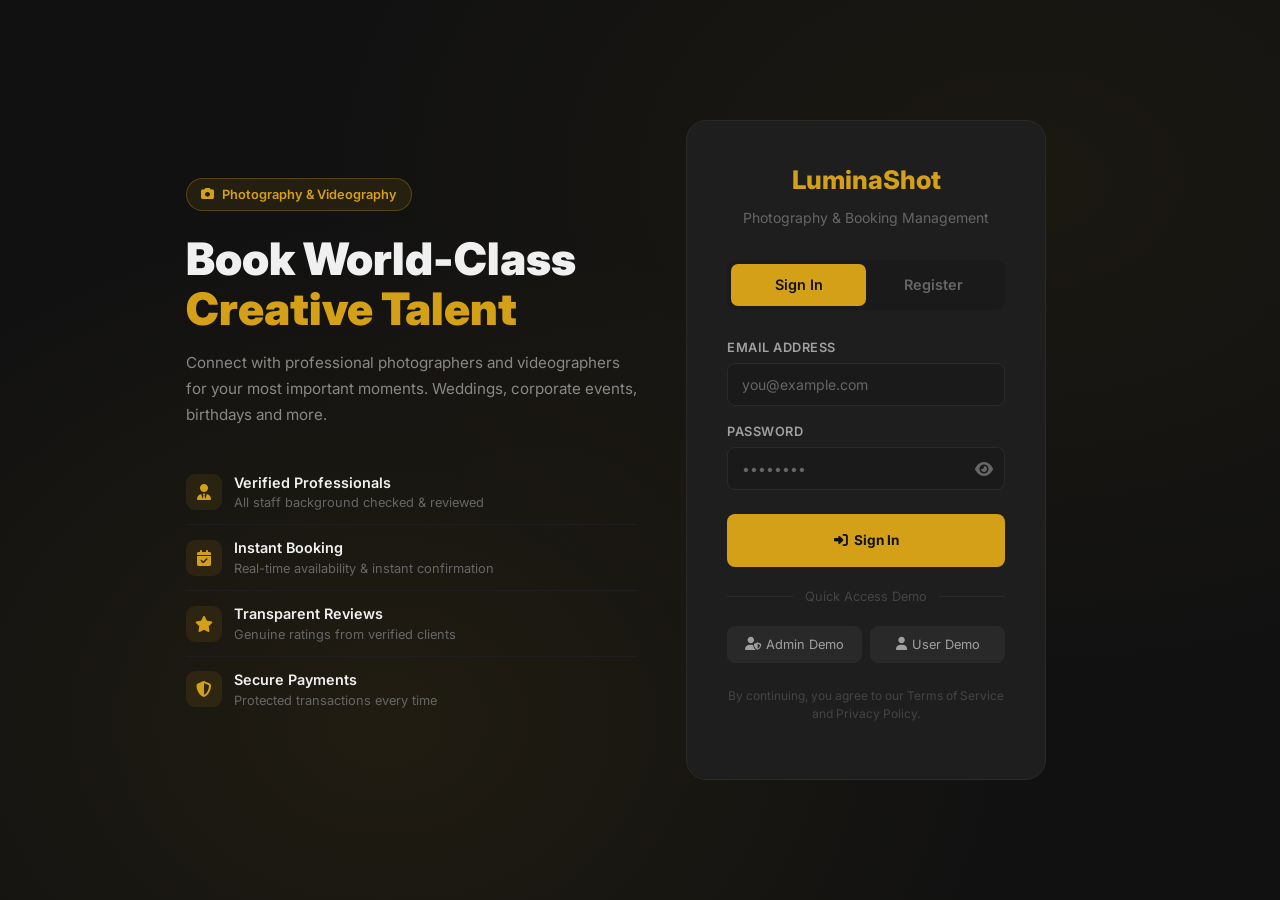
==== frontend/admin-dashboard.html @ 6d3d099e "add frontend" ====
<!DOCTYPE html>
<html lang="en">
<head>
<meta charset="UTF-8">
<meta name="viewport" content="width=device-width, initial-scale=1.0">
<title>Admin Dashboard — LuminaShot</title>
<link href="https://fonts.googleapis.com/css2?family=Inter:wght@300;400;500;600;700;800;900&display=swap" rel="stylesheet">
<link href="https://cdnjs.cloudflare.com/ajax/libs/font-awesome/6.5.0/css/all.min.css" rel="stylesheet">
<link href="https://cdn.jsdelivr.net/npm/bootstrap@5.3.2/dist/css/bootstrap.min.css" rel="stylesheet">
<link href="css/style.css" rel="stylesheet">
</head>
<body>
<div id="sidebar-root"></div>

<div class="main-content fade-in">
    <div class="page-header d-flex align-items-center justify-content-between">
        <div>
            <h1 class="page-title">Overview</h1>
            <p class="page-subtitle">Manage your studio bookings and resources.</p>
        </div>
        <div style="display:flex;gap:12px;align-items:center">
            <div id="clockDisplay" style="font-size:.8rem;color:#666;font-family:monospace"></div>
            <button class="btn-gold" onclick="refreshDashboard()"><i class="fas fa-sync-alt"></i> Refresh</button>
        </div>
    </div>

    <!-- STAT CARDS -->
    <div class="row g-3 mb-4">
        <div class="col-md-3">
            <div class="stat-card">
                <div class="stat-icon"><i class="fas fa-calendar-check"></i></div>
                <div class="stat-label">Total Bookings</div>
                <div class="stat-value" id="totalBookings">—</div>
                <div class="stat-sub">All time</div>
            </div>
        </div>
        <div class="col-md-3">
            <div class="stat-card">
                <div class="stat-icon"><i class="fas fa-clock"></i></div>
                <div class="stat-label">Pending</div>
                <div class="stat-value" id="pendingBookings">—</div>
                <div class="stat-sub">Awaiting confirmation</div>
            </div>
        </div>
        <div class="col-md-3">
            <div class="stat-card">
                <div class="stat-icon"><i class="fas fa-users"></i></div>
                <div class="stat-label">Media Staff</div>
                <div class="stat-value" id="totalStaff">—</div>
                <div class="stat-sub">Photographers &amp; videographers</div>
            </div>
        </div>
        <div class="col-md-3">
            <div class="stat-card">
                <div class="stat-icon"><i class="fas fa-star"></i></div>
                <div class="stat-label">Reviews</div>
                <div class="stat-value" id="totalReviews">—</div>
                <div class="stat-sub">Client feedback</div>
            </div>
        </div>
    </div>

    <div class="row g-3 mb-4">
        <!-- Pending Approvals -->
        <div class="col-lg-5">
            <div class="card-dark h-100">
                <div class="d-flex justify-content-between align-items-center mb-3">
                    <h5 style="font-weight:700;font-size:1rem;margin:0">Pending Approvals</h5>
                    <span class="badge-status badge-pending" id="pendingBadge">0 New</span>
                </div>
                <div id="pendingList">
                    <div class="empty-state"><div class="spinner-gold mx-auto"></div></div>
                </div>
                <a href="bookings.html" class="btn-outline-gold mt-3 w-100 justify-content-center" style="font-size:.85rem;padding:10px">
                    View All Requests <i class="fas fa-arrow-right ms-1"></i>
                </a>
            </div>
        </div>

        <!-- Stats panels -->
        <div class="col-lg-7">
            <div class="row g-3 h-100">
                <div class="col-12">
                    <div class="card-dark">
                        <div class="d-flex justify-content-between mb-3">
                            <div>
                                <div style="font-size:.75rem;color:#666;text-transform:uppercase;letter-spacing:1px">Booking Volume</div>
                                <div style="font-size:2rem;font-weight:800" id="confirmedCount">—</div>
                            </div>
                            <div style="display:flex;align-items:center;gap:8px;color:#2ECC71;font-size:.8rem;font-weight:600">
                                <i class="fas fa-arrow-up"></i> Active this month
                            </div>
                        </div>
                        <div class="mini-bar-chart" id="barChart"></div>
                        <div style="font-size:.75rem;color:#666;margin-top:8px">Confirmed vs Pending vs Completed</div>
                    </div>
                </div>
                <div class="col-6">
                    <div class="card-dark text-center">
                        <div style="font-size:.75rem;color:#666;text-transform:uppercase;letter-spacing:1px;margin-bottom:8px">Packages Active</div>
                        <div style="font-size:2.5rem;font-weight:800;color:#D4A017" id="activePackages">—</div>
                        <div style="font-size:.75rem;color:#666">Photography &amp; Videography</div>
                    </div>
                </div>
                <div class="col-6">
                    <div class="card-dark text-center">
                        <div style="font-size:.75rem;color:#666;text-transform:uppercase;letter-spacing:1px;margin-bottom:8px">Available Staff</div>
                        <div style="font-size:2.5rem;font-weight:800;color:#2ECC71" id="availableStaff">—</div>
                        <div style="font-size:.75rem;color:#666">Ready to book</div>
                    </div>
                </div>
            </div>
        </div>
    </div>

    <!-- Recent Bookings Table -->
    <div class="card-dark">
        <div class="d-flex justify-content-between align-items-center mb-4">
            <h5 style="font-weight:700;font-size:1rem;margin:0">Recent Bookings</h5>
            <a href="bookings.html" class="btn-ghost"><i class="fas fa-external-link-alt"></i> View All</a>
        </div>
        <div class="table-responsive">
            <table class="table-dark-custom">
                <thead>
                    <tr>
                        <th>Client / ID</th>
                        <th>Event Date</th>
                        <th>Location</th>
                        <th>Amount</th>
                        <th>Status</th>
                        <th>Actions</th>
                    </tr>
                </thead>
                <tbody id="recentBookingsBody">
                    <tr><td colspan="6" class="text-center" style="padding:30px;color:#444">Loading...</td></tr>
                </tbody>
            </table>
        </div>
    </div>
</div>

<script src="https://cdn.jsdelivr.net/npm/bootstrap@5.3.2/dist/js/bootstrap.bundle.min.js"></script>
<script src="js/api.js"></script>
<script src="js/sidebar.js"></script>
<script>
initPage('admin');

// Clock
setInterval(() => {
    document.getElementById('clockDisplay').textContent = new Date().toLocaleTimeString();
}, 1000);

async function refreshDashboard() {
    await loadStats();
    Toast.success('Dashboard refreshed');
}

async function loadStats() {
    try {
        const [bookings, staff, packages, reviews, pending, available] = await Promise.allSettled([
            API.bookings.getAll(),
            API.staff.getAll(),
            API.packages.getAll(),
            API.reviews.getAll(),
            API.bookings.getByStatus('PENDING'),
            API.staff.getAvailable()
        ]);

        const bList = bookings.value || [];
        const sList = staff.value || [];
        const pList = packages.value || [];
        const rList = reviews.value || [];
        const pendList = pending.value || [];
        const avail = available.value || [];

        document.getElementById('totalBookings').textContent   = bList.length;
        document.getElementById('pendingBookings').textContent = pendList.length;
        document.getElementById('totalStaff').textContent      = sList.length;
        document.getElementById('totalReviews').textContent    = rList.length;
        document.getElementById('activePackages').textContent  = pList.filter(p => p.isActive).length;
        document.getElementById('availableStaff').textContent  = avail.length;

        const confirmed  = bList.filter(b => b.status === 'CONFIRMED').length;
        const completed  = bList.filter(b => b.status === 'COMPLETED').length;
        const cancelled  = bList.filter(b => b.status === 'CANCELLED').length;
        document.getElementById('confirmedCount').textContent  = confirmed;
        document.getElementById('pendingBadge').textContent    = `${pendList.length} New`;

        renderBarChart(confirmed, pendList.length, completed, cancelled);
        renderPendingList(pendList.slice(0, 3));
        renderRecentTable(bList.slice(-5).reverse());

    } catch(e) { Toast.error('Failed to load dashboard data'); }
}

function renderBarChart(confirmed, pending, completed, cancelled) {
    const max = Math.max(confirmed, pending, completed, cancelled, 1);
    const bars = [
        { label:'Confirmed', val:confirmed, color:'#2ECC71' },
        { label:'Pending',   val:pending,   color:'#D4A017' },
        { label:'Completed', val:completed, color:'#3498DB' },
        { label:'Cancelled', val:cancelled, color:'#E74C3C' }
    ];
    document.getElementById('barChart').innerHTML = bars.map(b =>
        `<div style="flex:1;background:rgba(255,255,255,.05);border-radius:6px 6px 0 0;position:relative;height:60px;cursor:pointer" title="${b.label}: ${b.val}">
            <div style="position:absolute;bottom:0;left:0;right:0;background:${b.color};border-radius:6px 6px 0 0;height:${(b.val/max*100)}%;transition:height .4s;opacity:.8"></div>
        </div>`
    ).join('');
}

function renderPendingList(list) {
    if (!list.length) {
        document.getElementById('pendingList').innerHTML = '<div class="empty-state" style="padding:20px"><i class="fas fa-check-circle" style="color:#2ECC71"></i><p style="margin-top:8px;font-size:.85rem">No pending approvals</p></div>';
        return;
    }
    document.getElementById('pendingList').innerHTML = list.map(b => `
        <div style="background:#1a1a1a;border-radius:10px;padding:14px;margin-bottom:10px;border:1px solid #2a2a2a">
            <div class="d-flex justify-content-between align-items-start mb-2">
                <div>
                    <div style="font-weight:600;font-size:.875rem;color:#F0F0F0">Booking #${b.id}</div>
                    <div style="font-size:.75rem;color:#666">${Utils.formatDate(b.eventDate)} • ${b.location || 'TBD'}</div>
                </div>
                <span style="font-size:.7rem;color:#888">${Utils.formatDateTime(b.createdAt)}</span>
            </div>
            <div class="d-flex gap-2">
                <button class="btn-gold" style="padding:6px 14px;font-size:.78rem" onclick="confirmBooking(${b.id})">
                    <i class="fas fa-check"></i> Confirm
                </button>
                <button class="btn-ghost" style="padding:6px 14px;font-size:.78rem" onclick="window.location.href='bookings.html'">
                    Review
                </button>
            </div>
        </div>
    `).join('');
}

function renderRecentTable(list) {
    if (!list.length) {
        document.getElementById('recentBookingsBody').innerHTML = '<tr><td colspan="6"><div class="empty-state"><i class="fas fa-calendar-times"></i><p>No bookings yet</p></div></td></tr>';
        return;
    }
    document.getElementById('recentBookingsBody').innerHTML = list.map(b => `
        <tr>
            <td>
                <div style="font-weight:600;color:#F0F0F0;font-size:.875rem">#${b.id}</div>
                <div style="font-size:.75rem;color:#666">User ID: ${b.userId}</div>
            </td>
            <td>${Utils.formatDate(b.eventDate)}</td>
            <td style="color:#A0A0A0">${b.location || '—'}</td>
            <td style="color:#D4A017;font-weight:600">$${b.totalAmount?.toFixed(2) || '0.00'}</td>
            <td>${Utils.statusBadge(b.status)}</td>
            <td>
                <div style="display:flex;gap:6px">
                    ${b.status === 'PENDING' ? `<button class="btn-gold" style="padding:5px 10px;font-size:.75rem" onclick="confirmBooking(${b.id})"><i class="fas fa-check"></i></button>` : ''}
                    ${b.status === 'CONFIRMED' ? `<button class="btn-ghost" style="padding:5px 10px;font-size:.75rem" onclick="completeBooking(${b.id})"><i class="fas fa-flag-checkered"></i></button>` : ''}
                </div>
            </td>
        </tr>
    `).join('');
}

async function confirmBooking(id) {
    try {
        await API.bookings.confirm(id);
        Toast.success(`Booking #${id} confirmed!`);
        loadStats();
    } catch(e) { Toast.error(e.message); }
}

async function completeBooking(id) {
    try {
        await API.bookings.complete(id);
        Toast.success(`Booking #${id} completed!`);
        loadStats();
    } catch(e) { Toast.error(e.message); }
}

loadStats();
</script>
</body>
</html>
---- frontend/css/style.css ----
:root {
    --bg-primary: #111111;
    --bg-secondary: #1a1a1a;
    --bg-card: #1e1e1e;
    --bg-sidebar: #141414;
    --gold: #D4A017;
    --gold-light: #F0C040;
    --gold-dark: #A07810;
    --text-primary: #F0F0F0;
    --text-secondary: #A0A0A0;
    --text-muted: #666666;
    --border-color: #2a2a2a;
    --border-gold: rgba(212, 160, 23, 0.3);
    --success: #2ECC71;
    --danger: #E74C3C;
    --warning: #F39C12;
    --info: #3498DB;
    --pending: #F0C040;
    --confirmed: #2ECC71;
    --cancelled: #E74C3C;
    --completed: #3498DB;
}

* { margin: 0; padding: 0; box-sizing: border-box; }

body {
    background-color: var(--bg-primary);
    color: var(--text-primary);
    font-family: 'Inter', sans-serif;
    min-height: 100vh;
}

/* ─── SCROLLBAR ─────────────────────────────── */
::-webkit-scrollbar { width: 5px; }
::-webkit-scrollbar-track { background: var(--bg-secondary); }
::-webkit-scrollbar-thumb { background: var(--gold-dark); border-radius: 10px; }

/* ─── SIDEBAR ────────────────────────────────── */
.sidebar {
    width: 220px;
    min-height: 100vh;
    background: var(--bg-sidebar);
    border-right: 1px solid var(--border-color);
    position: fixed;
    top: 0; left: 0;
    display: flex;
    flex-direction: column;
    padding: 24px 0;
    z-index: 100;
}

.sidebar-logo {
    padding: 0 20px 24px;
    border-bottom: 1px solid var(--border-color);
}

.sidebar-logo .brand {
    font-size: 1.3rem;
    font-weight: 700;
    color: var(--gold);
    letter-spacing: -0.5px;
}

.sidebar-logo .brand-sub {
    font-size: 0.72rem;
    color: var(--text-muted);
    letter-spacing: 1px;
    text-transform: uppercase;
}

.sidebar-user {
    display: flex;
    align-items: center;
    gap: 10px;
    padding: 16px 20px;
    border-bottom: 1px solid var(--border-color);
    margin-bottom: 8px;
}

.user-avatar {
    width: 36px; height: 36px;
    border-radius: 50%;
    background: linear-gradient(135deg, var(--gold), var(--gold-dark));
    display: flex; align-items: center; justify-content: center;
    font-size: 0.85rem; font-weight: 700;
    color: #111;
}

.user-name { font-size: 0.85rem; font-weight: 600; color: var(--text-primary); }
.user-role { font-size: 0.7rem; color: var(--text-muted); }

.sidebar-nav { flex: 1; padding: 0 10px; }

.nav-section-label {
    font-size: 0.65rem;
    text-transform: uppercase;
    letter-spacing: 1.5px;
    color: var(--text-muted);
    padding: 12px 10px 6px;
}

.nav-item {
    display: flex;
    align-items: center;
    gap: 10px;
    padding: 10px 12px;
    border-radius: 8px;
    color: var(--text-secondary);
    text-decoration: none;
    font-size: 0.875rem;
    font-weight: 500;
    transition: all 0.2s;
    cursor: pointer;
    margin-bottom: 2px;
}

.nav-item:hover {
    background: rgba(212,160,23,0.1);
    color: var(--gold);
}

.nav-item.active {
    background: rgba(212,160,23,0.15);
    color: var(--gold);
    border-left: 2px solid var(--gold);
}

.nav-item i { width: 18px; font-size: 1rem; }

.sidebar-footer {
    padding: 16px 20px;
    border-top: 1px solid var(--border-color);
}

.btn-new-event {
    width: 100%;
    background: var(--gold);
    color: #111;
    border: none;
    border-radius: 8px;
    padding: 10px;
    font-weight: 700;
    font-size: 0.875rem;
    cursor: pointer;
    transition: all 0.2s;
    display: flex; align-items: center; justify-content: center; gap: 6px;
}

.btn-new-event:hover {
    background: var(--gold-light);
    transform: translateY(-1px);
    box-shadow: 0 4px 20px rgba(212,160,23,0.4);
}

/* ─── MAIN CONTENT ──────────────────────────── */
.main-content {
    margin-left: 220px;
    padding: 32px;
    min-height: 100vh;
}

.page-header {
    margin-bottom: 28px;
}

.page-title {
    font-size: 2rem;
    font-weight: 800;
    color: var(--text-primary);
    letter-spacing: -0.5px;
}

.page-subtitle {
    font-size: 0.875rem;
    color: var(--text-secondary);
    margin-top: 4px;
}

/* ─── CARDS ─────────────────────────────────── */
.card-dark {
    background: var(--bg-card);
    border: 1px solid var(--border-color);
    border-radius: 14px;
    padding: 22px;
    transition: border-color 0.2s;
}

.card-dark:hover { border-color: var(--border-gold); }

.stat-card {
    background: var(--bg-card);
    border: 1px solid var(--border-color);
    border-radius: 14px;
    padding: 22px;
    position: relative;
    overflow: hidden;
}

.stat-card::before {
    content: '';
    position: absolute;
    top: 0; left: 0;
    width: 3px; height: 100%;
    background: var(--gold);
}

.stat-label {
    font-size: 0.75rem;
    color: var(--text-muted);
    text-transform: uppercase;
    letter-spacing: 1px;
    margin-bottom: 8px;
}

.stat-value {
    font-size: 2rem;
    font-weight: 800;
    color: var(--text-primary);
    line-height: 1;
}

.stat-sub {
    font-size: 0.75rem;
    color: var(--text-secondary);
    margin-top: 6px;
}

.stat-icon {
    position: absolute;
    top: 20px; right: 20px;
    width: 40px; height: 40px;
    border-radius: 10px;
    background: rgba(212,160,23,0.15);
    display: flex; align-items: center; justify-content: center;
    color: var(--gold);
    font-size: 1.1rem;
}

/* ─── BUTTONS ───────────────────────────────── */
.btn-gold {
    background: var(--gold);
    color: #111;
    border: none;
    border-radius: 8px;
    padding: 9px 18px;
    font-weight: 700;
    font-size: 0.85rem;
    cursor: pointer;
    transition: all 0.2s;
    display: inline-flex; align-items: center; gap: 6px;
    text-decoration: none;
}

.btn-gold:hover {
    background: var(--gold-light);
    color: #111;
    transform: translateY(-1px);
    box-shadow: 0 4px 16px rgba(212,160,23,0.35);
}

.btn-outline-gold {
    background: transparent;
    color: var(--gold);
    border: 1px solid var(--border-gold);
    border-radius: 8px;
    padding: 8px 16px;
    font-weight: 600;
    font-size: 0.85rem;
    cursor: pointer;
    transition: all 0.2s;
    display: inline-flex; align-items: center; gap: 6px;
    text-decoration: none;
}

.btn-outline-gold:hover {
    background: rgba(212,160,23,0.12);
    color: var(--gold);
    border-color: var(--gold);
}

.btn-ghost {
    background: rgba(255,255,255,0.05);
    color: var(--text-secondary);
    border: 1px solid var(--border-color);
    border-radius: 8px;
    padding: 8px 14px;
    font-size: 0.8rem;
    cursor: pointer;
    transition: all 0.2s;
    display: inline-flex; align-items: center; gap: 5px;
    text-decoration: none;
}

.btn-ghost:hover { background: rgba(255,255,255,0.1); color: var(--text-primary); }

.btn-danger-ghost {
    background: transparent;
    color: var(--danger);
    border: 1px solid rgba(231,76,60,0.3);
    border-radius: 8px;
    padding: 6px 12px;
    font-size: 0.8rem;
    cursor: pointer;
    transition: all 0.2s;
    display: inline-flex; align-items: center; gap: 5px;
}

.btn-danger-ghost:hover { background: rgba(231,76,60,0.12); }

/* ─── FORMS ─────────────────────────────────── */
.form-label-dark {
    font-size: 0.8rem;
    font-weight: 600;
    color: var(--text-secondary);
    text-transform: uppercase;
    letter-spacing: 0.5px;
    margin-bottom: 6px;
    display: block;
}

.form-control-dark {
    background: var(--bg-secondary);
    border: 1px solid var(--border-color);
    border-radius: 8px;
    color: var(--text-primary);
    padding: 10px 14px;
    font-size: 0.875rem;
    width: 100%;
    transition: border-color 0.2s;
    outline: none;
}

.form-control-dark:focus {
    border-color: var(--gold);
    box-shadow: 0 0 0 3px rgba(212,160,23,0.1);
}

.form-control-dark::placeholder { color: var(--text-muted); }

select.form-control-dark option {
    background: var(--bg-secondary);
    color: var(--text-primary);
}

/* ─── BADGES ────────────────────────────────── */
.badge-status {
    display: inline-flex; align-items: center; gap: 5px;
    padding: 4px 10px;
    border-radius: 20px;
    font-size: 0.72rem;
    font-weight: 700;
    text-transform: uppercase;
    letter-spacing: 0.5px;
}

.badge-pending { background: rgba(240,192,64,0.15); color: var(--pending); border: 1px solid rgba(240,192,64,0.3); }
.badge-confirmed { background: rgba(46,204,113,0.15); color: var(--confirmed); border: 1px solid rgba(46,204,113,0.3); }
.badge-cancelled { background: rgba(231,76,60,0.15); color: var(--cancelled); border: 1px solid rgba(231,76,60,0.3); }
.badge-completed { background: rgba(52,152,219,0.15); color: var(--completed); border: 1px solid rgba(52,152,219,0.3); }
.badge-active { background: rgba(46,204,113,0.15); color: var(--confirmed); border: 1px solid rgba(46,204,113,0.3); }
.badge-inactive { background: rgba(102,102,102,0.2); color: var(--text-muted); border: 1px solid var(--border-color); }
.badge-gold { background: rgba(212,160,23,0.15); color: var(--gold); border: 1px solid rgba(212,160,23,0.3); }

/* ─── TABLE ─────────────────────────────────── */
.table-dark-custom {
    width: 100%;
    border-collapse: collapse;
}

.table-dark-custom thead th {
    font-size: 0.72rem;
    text-transform: uppercase;
    letter-spacing: 1px;
    color: var(--text-muted);
    padding: 12px 16px;
    border-bottom: 1px solid var(--border-color);
    font-weight: 600;
    text-align: left;
}

.table-dark-custom tbody td {
    padding: 14px 16px;
    border-bottom: 1px solid rgba(42,42,42,0.5);
    font-size: 0.875rem;
    color: var(--text-secondary);
    vertical-align: middle;
}

.table-dark-custom tbody tr {
    transition: background 0.15s;
}

.table-dark-custom tbody tr:hover {
    background: rgba(212,160,23,0.04);
}

.table-dark-custom tbody tr:last-child td { border-bottom: none; }

/* ─── MODAL ─────────────────────────────────── */
.modal-dark .modal-content {
    background: var(--bg-card);
    border: 1px solid var(--border-color);
    border-radius: 16px;
    color: var(--text-primary);
}

.modal-dark .modal-header {
    border-bottom: 1px solid var(--border-color);
    padding: 20px 24px;
}

.modal-dark .modal-title { font-weight: 700; font-size: 1.1rem; }

.modal-dark .modal-body { padding: 24px; }

.modal-dark .modal-footer {
    border-top: 1px solid var(--border-color);
    padding: 16px 24px;
}

.modal-dark .btn-close {
    filter: invert(1);
    opacity: 0.5;
}

.modal-dark .btn-close:hover { opacity: 1; }

/* ─── SEARCH BAR ────────────────────────────── */
.search-bar {
    position: relative;
}

.search-bar i {
    position: absolute;
    left: 12px; top: 50%;
    transform: translateY(-50%);
    color: var(--text-muted);
    font-size: 0.875rem;
}

.search-bar input {
    padding-left: 36px;
}

/* ─── BOOKING CARD ──────────────────────────── */
.booking-card {
    background: var(--bg-card);
    border: 1px solid var(--border-color);
    border-radius: 12px;
    padding: 20px;
    margin-bottom: 16px;
    transition: all 0.2s;
    display: flex; align-items: center; gap: 20px;
}

.booking-card:hover {
    border-color: var(--border-gold);
    transform: translateY(-1px);
}

.booking-date-block {
    text-align: center;
    min-width: 60px;
}

.booking-date-month {
    font-size: 0.72rem;
    text-transform: uppercase;
    letter-spacing: 1px;
    color: var(--gold);
    font-weight: 700;
}

.booking-date-day {
    font-size: 2rem;
    font-weight: 800;
    color: var(--text-primary);
    line-height: 1;
}

.booking-date-year {
    font-size: 0.7rem;
    color: var(--text-muted);
}

/* ─── RATING STARS ──────────────────────────── */
.stars { color: var(--gold); font-size: 0.875rem; }
.stars .empty { color: var(--border-color); }

/* ─── AUTH PAGES ────────────────────────────── */
.auth-container {
    min-height: 100vh;
    display: flex;
    align-items: center;
    justify-content: center;
    background: radial-gradient(ellipse at 60% 40%, rgba(212,160,23,0.06) 0%, transparent 60%),
                var(--bg-primary);
}

.auth-card {
    background: var(--bg-card);
    border: 1px solid var(--border-color);
    border-radius: 20px;
    padding: 40px;
    width: 100%;
    max-width: 420px;
}

.auth-logo {
    font-size: 1.6rem;
    font-weight: 800;
    color: var(--gold);
    text-align: center;
    margin-bottom: 8px;
}

.auth-subtitle {
    text-align: center;
    color: var(--text-muted);
    font-size: 0.875rem;
    margin-bottom: 32px;
}

/* ─── TABS ──────────────────────────────────── */
.tab-bar {
    display: flex;
    gap: 4px;
    background: var(--bg-secondary);
    border-radius: 10px;
    padding: 4px;
    margin-bottom: 24px;
}

.tab-item {
    flex: 1;
    padding: 9px 16px;
    border-radius: 7px;
    text-align: center;
    font-size: 0.85rem;
    font-weight: 600;
    cursor: pointer;
    transition: all 0.2s;
    color: var(--text-muted);
    border: none;
    background: transparent;
}

.tab-item.active {
    background: var(--gold);
    color: #111;
}

/* ─── TOAST ─────────────────────────────────── */
.toast-container-custom {
    position: fixed;
    top: 20px; right: 20px;
    z-index: 9999;
    display: flex;
    flex-direction: column;
    gap: 10px;
}

.toast-custom {
    background: var(--bg-card);
    border: 1px solid var(--border-color);
    border-radius: 10px;
    padding: 14px 18px;
    display: flex; align-items: center; gap: 12px;
    min-width: 280px;
    animation: slideIn 0.3s ease;
    box-shadow: 0 8px 32px rgba(0,0,0,0.4);
}

.toast-custom.success { border-left: 3px solid var(--success); }
.toast-custom.error { border-left: 3px solid var(--danger); }
.toast-custom.warning { border-left: 3px solid var(--warning); }
.toast-custom.info { border-left: 3px solid var(--info); }

@keyframes slideIn {
    from { transform: translateX(100%); opacity: 0; }
    to { transform: translateX(0); opacity: 1; }
}

/* ─── PROGRESS / STEPPER ────────────────────── */
.stepper {
    display: flex;
    align-items: center;
    margin-bottom: 32px;
}

.step {
    display: flex; align-items: center; gap: 8px;
    flex: 1;
}

.step-circle {
    width: 32px; height: 32px;
    border-radius: 50%;
    display: flex; align-items: center; justify-content: center;
    font-size: 0.8rem; font-weight: 700;
    border: 2px solid var(--border-color);
    color: var(--text-muted);
    background: var(--bg-card);
    flex-shrink: 0;
}

.step.active .step-circle {
    background: var(--gold);
    border-color: var(--gold);
    color: #111;
}

.step.done .step-circle {
    background: var(--success);
    border-color: var(--success);
    color: #fff;
}

.step-label { font-size: 0.8rem; color: var(--text-muted); white-space: nowrap; }
.step.active .step-label, .step.done .step-label { color: var(--text-primary); }

.step-line { flex: 1; height: 1px; background: var(--border-color); margin: 0 8px; }
.step-line.done { background: var(--gold); }

/* ─── LOADING SPINNER ───────────────────────── */
.spinner-gold {
    width: 32px; height: 32px;
    border: 3px solid var(--border-color);
    border-top-color: var(--gold);
    border-radius: 50%;
    animation: spin 0.8s linear infinite;
}

@keyframes spin { to { transform: rotate(360deg); } }

.loading-overlay {
    position: absolute;
    inset: 0;
    background: rgba(17,17,17,0.7);
    border-radius: inherit;
    display: flex; align-items: center; justify-content: center;
    z-index: 10;
}

/* ─── EMPTY STATE ───────────────────────────── */
.empty-state {
    text-align: center;
    padding: 60px 20px;
    color: var(--text-muted);
}

.empty-state i { font-size: 3rem; margin-bottom: 16px; color: var(--border-color); }
.empty-state h5 { font-size: 1rem; color: var(--text-secondary); margin-bottom: 8px; }
.empty-state p { font-size: 0.875rem; }

/* ─── CHART BARS ────────────────────────────── */
.mini-bar-chart {
    display: flex;
    align-items: flex-end;
    gap: 6px;
    height: 60px;
}

.mini-bar {
    flex: 1;
    background: rgba(212,160,23,0.2);
    border-radius: 4px 4px 0 0;
    transition: background 0.2s;
}

.mini-bar:hover { background: var(--gold); }
.mini-bar.active { background: var(--gold); }

/* ─── RESPONSIVE ────────────────────────────── */
@media (max-width: 768px) {
    .sidebar { transform: translateX(-100%); transition: transform 0.3s; }
    .sidebar.open { transform: translateX(0); }
    .main-content { margin-left: 0; padding: 20px 16px; }
    .page-title { font-size: 1.5rem; }
}

/* ─── ANIMATIONS ────────────────────────────── */
.fade-in { animation: fadeIn 0.4s ease; }
@keyframes fadeIn { from { opacity: 0; transform: translateY(10px); } to { opacity: 1; transform: translateY(0); } }

.card-dark, .stat-card, .booking-card {
    animation: fadeIn 0.3s ease;
}
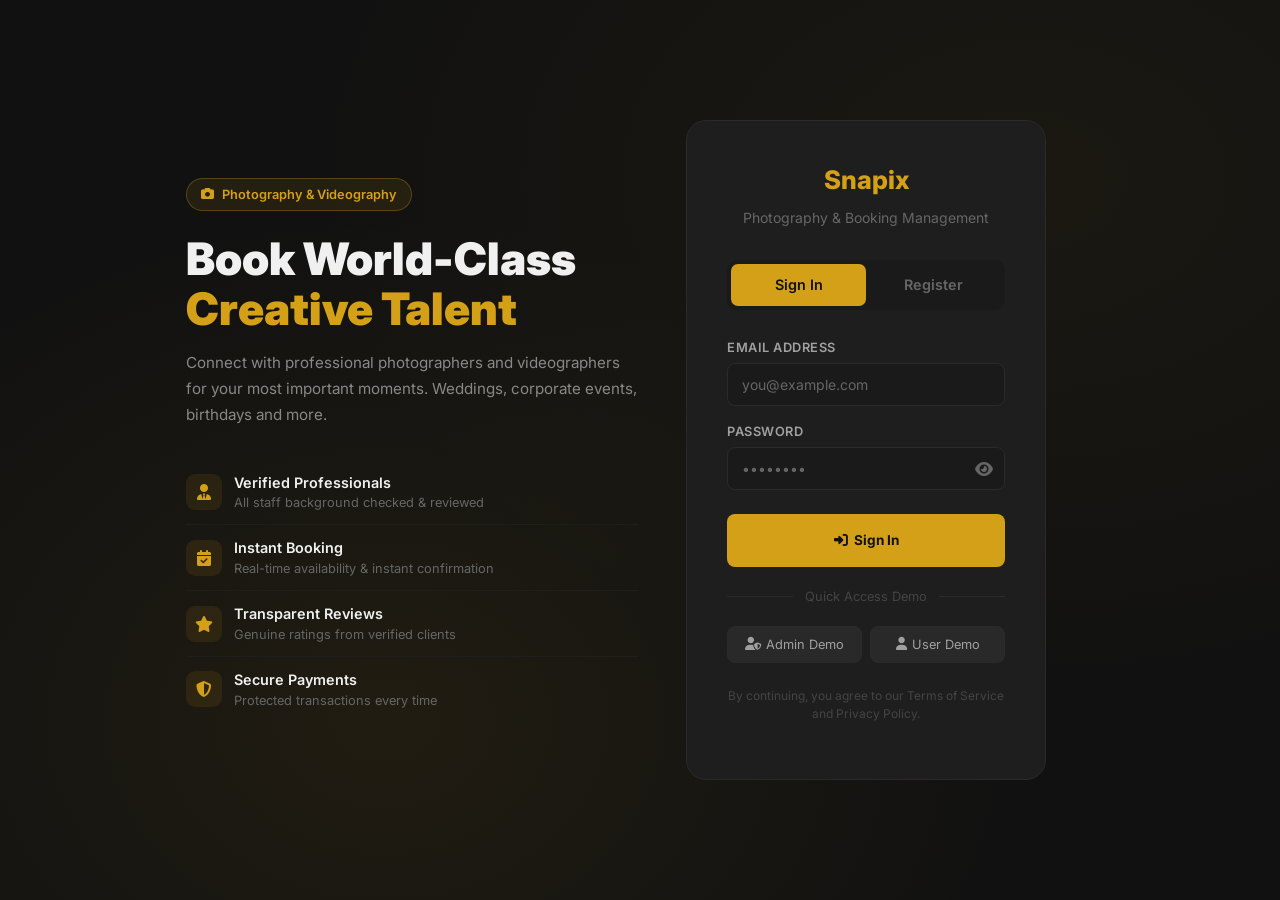
==== commit 3ef83ee7: "Updating Frontend" ====
--- a/frontend/admin-dashboard.html
+++ b/frontend/admin-dashboard.html
@@ -3,7 +3,7 @@
 <head>
 <meta charset="UTF-8">
 <meta name="viewport" content="width=device-width, initial-scale=1.0">
-<title>Admin Dashboard — LuminaShot</title>
+<title>Admin Dashboard — Snapix</title>
 <link href="https://fonts.googleapis.com/css2?family=Inter:wght@300;400;500;600;700;800;900&display=swap" rel="stylesheet">
 <link href="https://cdnjs.cloudflare.com/ajax/libs/font-awesome/6.5.0/css/all.min.css" rel="stylesheet">
 <link href="https://cdn.jsdelivr.net/npm/bootstrap@5.3.2/dist/css/bootstrap.min.css" rel="stylesheet">
@@ -239,11 +239,12 @@
         document.getElementById('recentBookingsBody').innerHTML = '<tr><td colspan="6"><div class="empty-state"><i class="fas fa-calendar-times"></i><p>No bookings yet</p></div></td></tr>';
         return;
     }
+    const today = new Date().toISOString().split('T')[0];
     document.getElementById('recentBookingsBody').innerHTML = list.map(b => `
         <tr>
             <td>
                 <div style="font-weight:600;color:#F0F0F0;font-size:.875rem">#${b.id}</div>
-                <div style="font-size:.75rem;color:#666">User ID: ${b.userId}</div>
+                <div style="font-size:.75rem;color:#666">Client: ${b.userName || b.userId}</div>
             </td>
             <td>${Utils.formatDate(b.eventDate)}</td>
             <td style="color:#A0A0A0">${b.location || '—'}</td>
@@ -252,7 +253,7 @@
             <td>
                 <div style="display:flex;gap:6px">
                     ${b.status === 'PENDING' ? `<button class="btn-gold" style="padding:5px 10px;font-size:.75rem" onclick="confirmBooking(${b.id})"><i class="fas fa-check"></i></button>` : ''}
-                    ${b.status === 'CONFIRMED' ? `<button class="btn-ghost" style="padding:5px 10px;font-size:.75rem" onclick="completeBooking(${b.id})"><i class="fas fa-flag-checkered"></i></button>` : ''}
+                    ${b.status === 'CONFIRMED' && b.eventDate <= today ? `<button class="btn-ghost" style="padding:5px 10px;font-size:.75rem" onclick="completeBooking(${b.id})"><i class="fas fa-flag-checkered"></i></button>` : ''}
                 </div>
             </td>
         </tr>
